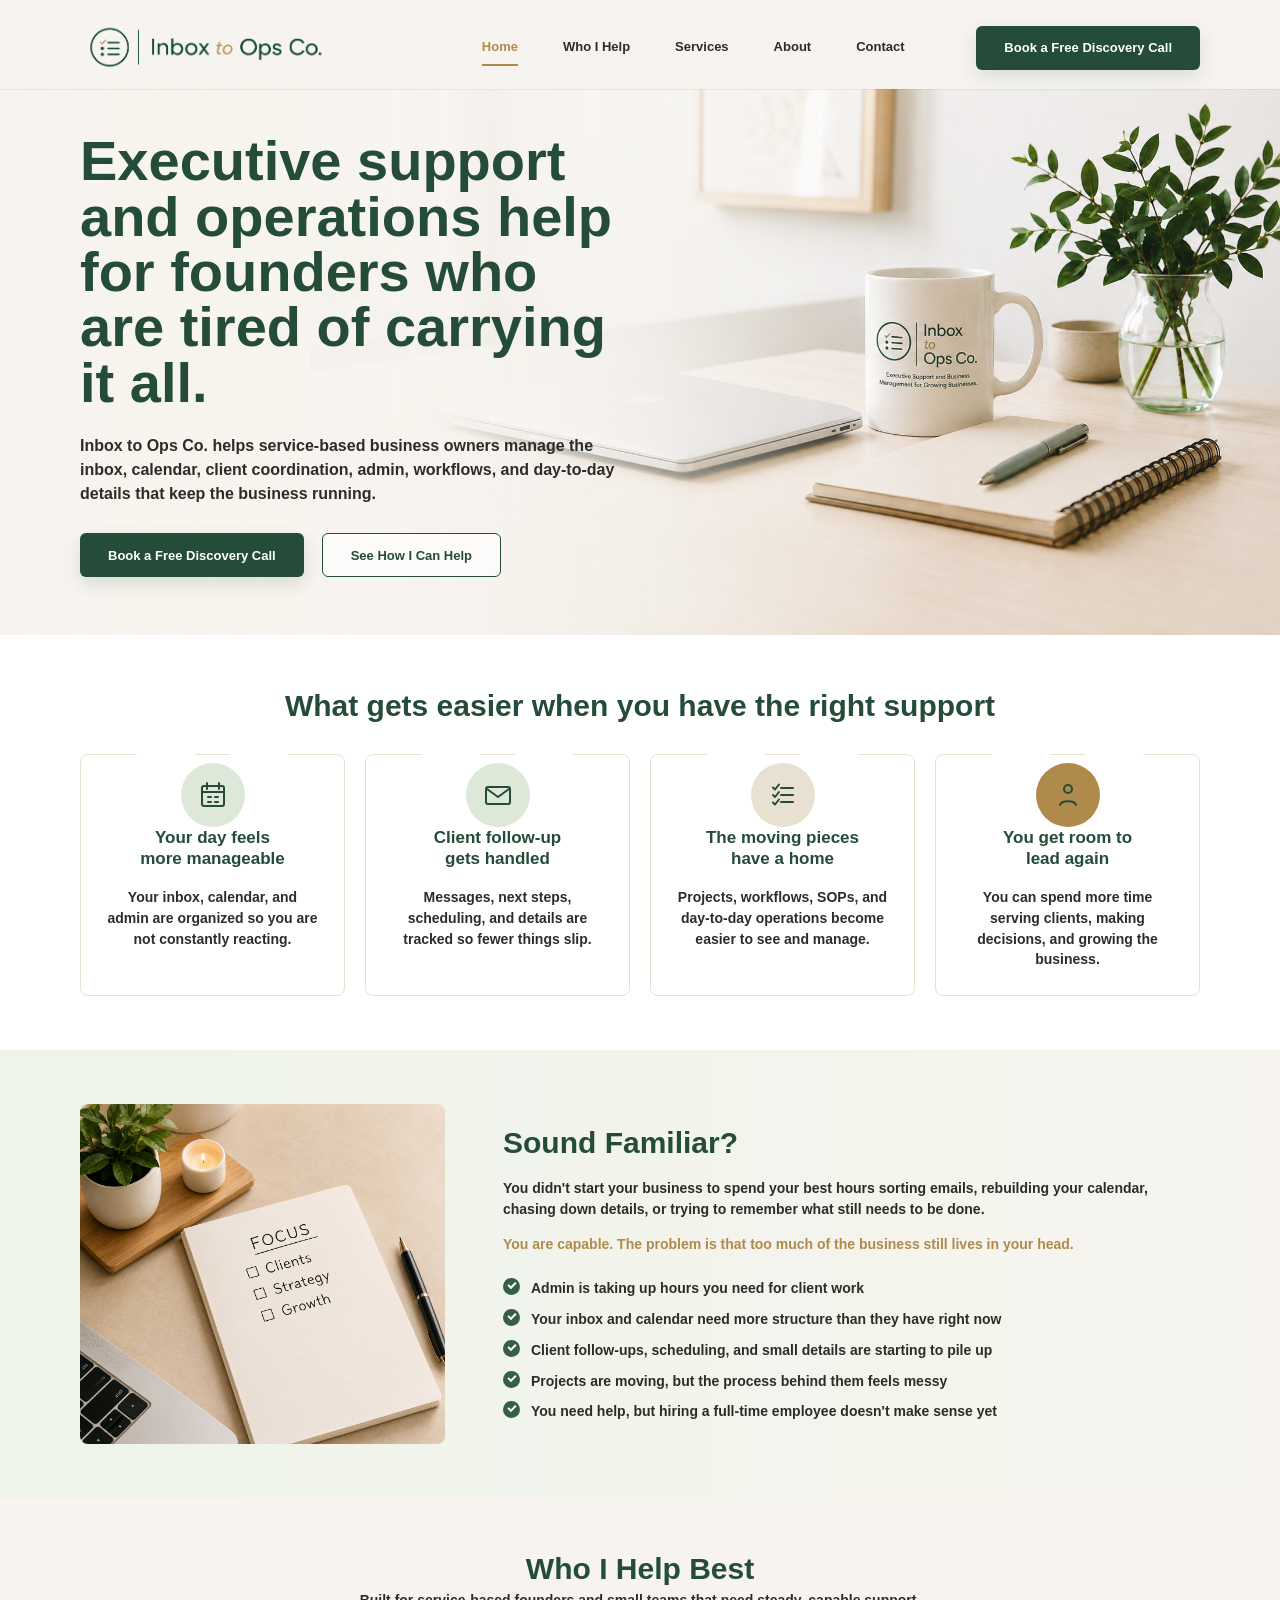
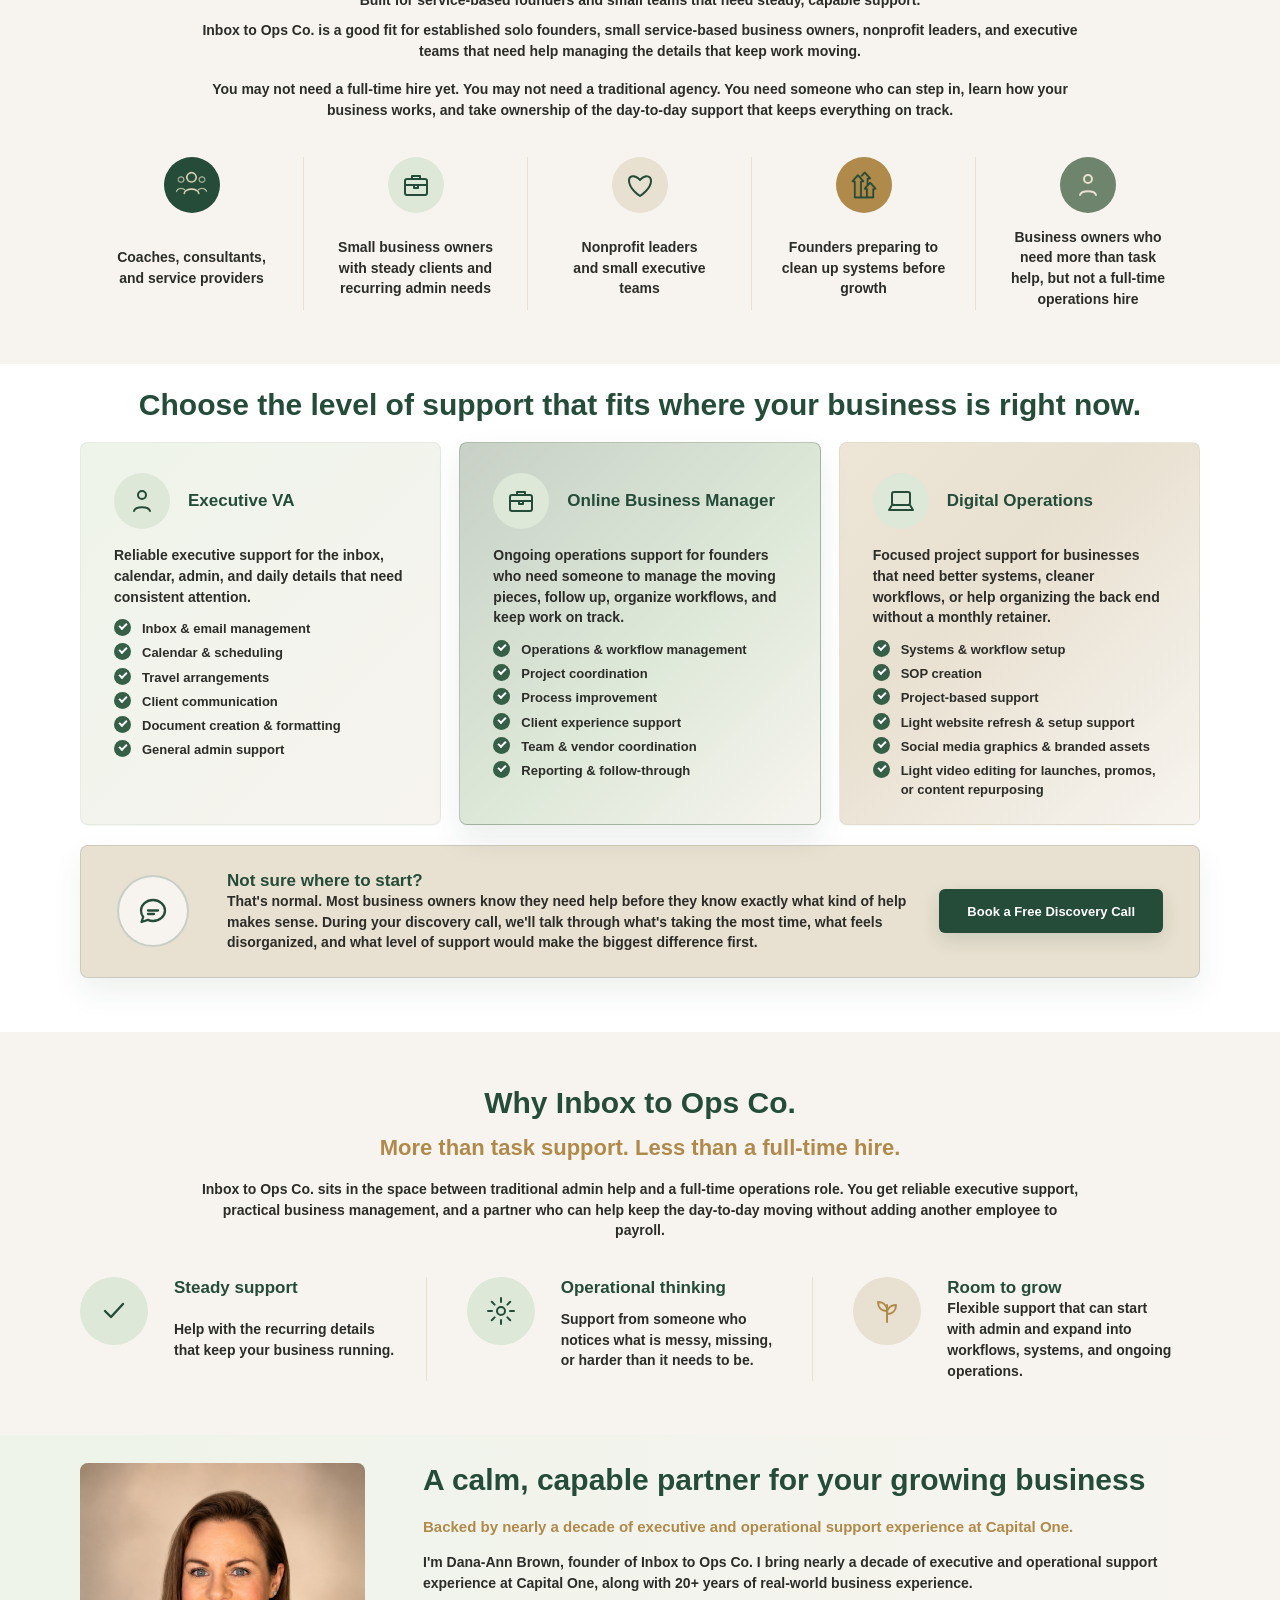
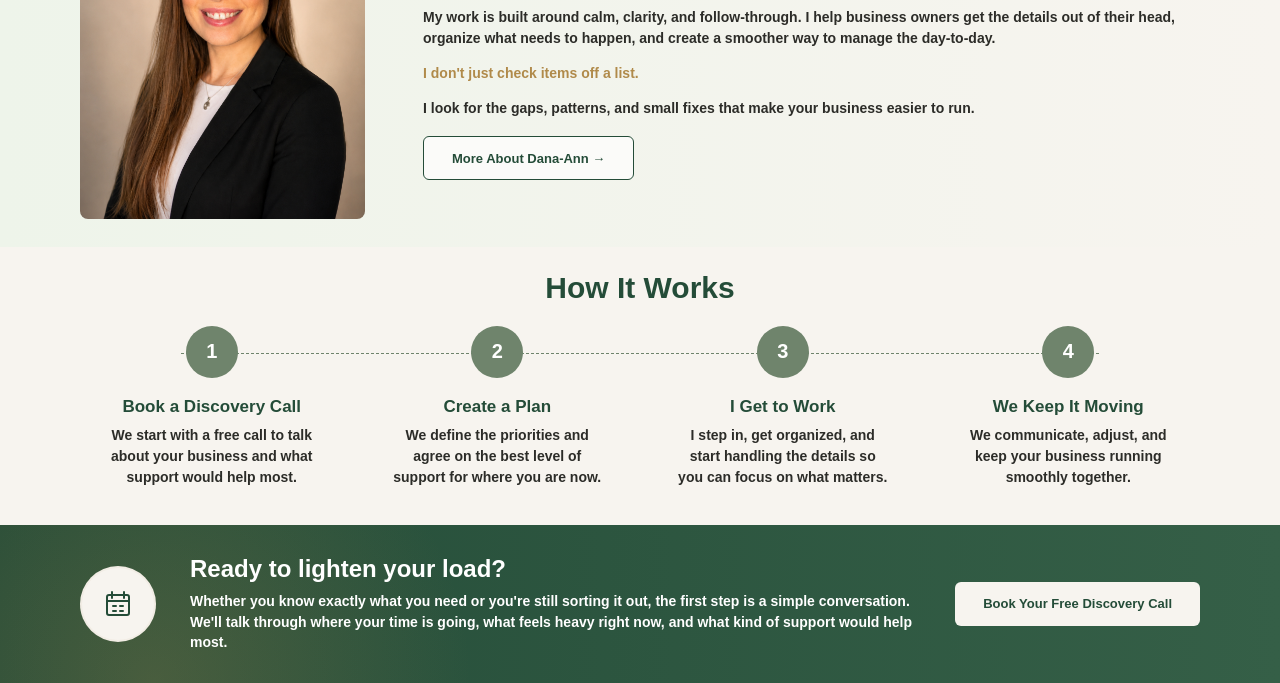
==== index.html @ 52dbd48b "Publish initial website" ====
<!doctype html>
<html lang="en">
  <head>
    <meta charset="utf-8">
    <meta name="viewport" content="width=device-width, initial-scale=1">
    <title>Inbox to Ops Co.</title>
    <link rel="stylesheet" href="styles.css">
  </head>
  <body>
    <header class="site-header">
      <a class="brand" href="#home" aria-label="Inbox to Ops Co. home">
        <img src="assets/itoco-logo-banner.png" alt="Inbox to Ops Co.">
      </a>
      <nav class="nav" aria-label="Primary navigation">
        <a class="active" href="#home">Home</a>
        <a href="#who">Who I Help</a>
        <a href="#services">Services</a>
        <a href="about.html">About</a>
        <a href="contact.html">Contact</a>
      </nav>
      <a class="button button-dark" href="#book">Book a Free Discovery Call</a>
    </header>

    <main>
      <section class="hero" id="home">
        <div class="hero-copy">
          <h1>Executive support and operations help for founders who are tired of carrying it all.</h1>
          <p>Inbox to Ops Co. helps service-based business owners manage the inbox, calendar, client coordination, admin, workflows, and day-to-day details that keep the business running.</p>
          <div class="hero-actions">
            <a class="button button-dark" href="#book">Book a Free Discovery Call</a>
            <a class="button button-light" href="#services">See How I Can Help</a>
          </div>
        </div>
        <div class="hero-image" aria-label="Desk with Inbox to Ops Co. mug, laptop, notebook, and plant"></div>
      </section>

      <section class="section support-strip">
        <h2>What gets easier when you have the right support</h2>
        <div class="ease-grid">
          <article class="ease-card">
            <div class="icon circle-green calendar-icon" aria-hidden="true"></div>
            <h3>Your day feels<br>more manageable</h3>
            <p>Your inbox, calendar, and admin are organized so you are not constantly reacting.</p>
          </article>
          <article class="ease-card">
            <div class="icon circle-sage mail-icon" aria-hidden="true"></div>
            <h3>Client follow-up<br>gets handled</h3>
            <p>Messages, next steps, scheduling, and details are tracked so fewer things slip.</p>
          </article>
          <article class="ease-card">
            <div class="icon circle-cream checklist-icon" aria-hidden="true"></div>
            <h3>The moving pieces<br>have a home</h3>
            <p>Projects, workflows, SOPs, and day-to-day operations become easier to see and manage.</p>
          </article>
          <article class="ease-card">
            <div class="icon circle-gold person-icon" aria-hidden="true"></div>
            <h3>You get room to<br>lead again</h3>
            <p>You can spend more time serving clients, making decisions, and growing the business.</p>
          </article>
        </div>
      </section>

      <section class="section familiar">
        <div class="image-frame">
          <img src="assets/focus-notebook.png" alt="Notebook with focus list beside a plant and candle">
        </div>
        <div class="text-block">
          <h2>Sound Familiar?</h2>
          <p>You didn't start your business to spend your best hours sorting emails, rebuilding your calendar, chasing down details, or trying to remember what still needs to be done.</p>
          <p class="accent">You are capable. The problem is that too much of the business still lives in your head.</p>
          <ul class="check-list">
            <li>Admin is taking up hours you need for client work</li>
            <li>Your inbox and calendar need more structure than they have right now</li>
            <li>Client follow-ups, scheduling, and small details are starting to pile up</li>
            <li>Projects are moving, but the process behind them feels messy</li>
            <li>You need help, but hiring a full-time employee doesn't make sense yet</li>
          </ul>
        </div>
      </section>

      <section class="section who" id="who">
        <h2>Who I Help Best</h2>
        <p class="section-kicker">Built for service-based founders and small teams that need steady, capable support.</p>
        <p class="section-copy">Inbox to Ops Co. is a good fit for established solo founders, small service-based business owners, nonprofit leaders, and executive teams that need help managing the details that keep work moving.</p>
        <p class="section-copy section-copy-extra">You may not need a full-time hire yet. You may not need a traditional agency. You need someone who can step in, learn how your business works, and take ownership of the day-to-day support that keeps everything on track.</p>
        <div class="audience-grid">
          <div class="audience-item">
            <div class="mini-icon group-icon" aria-hidden="true"></div>
            <p>Coaches, consultants,<br>and service providers</p>
          </div>
          <div class="audience-item">
            <div class="mini-icon briefcase-icon" aria-hidden="true"></div>
            <p>Small business owners<br>with steady clients and<br>recurring admin needs</p>
          </div>
          <div class="audience-item">
            <div class="mini-icon heart-icon" aria-hidden="true"></div>
            <p>Nonprofit leaders<br>and small executive<br>teams</p>
          </div>
          <div class="audience-item">
            <div class="mini-icon growth-icon" aria-hidden="true"></div>
            <p>Founders preparing to<br>clean up systems before<br>growth</p>
          </div>
          <div class="audience-item">
            <div class="mini-icon person-icon" aria-hidden="true"></div>
            <p>Business owners who<br>need more than task<br>help, but not a full-time<br>operations hire</p>
          </div>
        </div>
      </section>

      <section class="section services" id="services">
        <h2>Choose the level of support that fits where your business is right now.</h2>
        <div class="service-grid">
          <article class="service-card">
            <div class="service-head">
              <div class="mini-icon person-icon" aria-hidden="true"></div>
              <h3>Executive VA</h3>
            </div>
            <p>Reliable executive support for the inbox, calendar, admin, and daily details that need consistent attention.</p>
            <ul class="check-list compact">
              <li>Inbox &amp; email management</li>
              <li>Calendar &amp; scheduling</li>
              <li>Travel arrangements</li>
              <li>Client communication</li>
              <li>Document creation &amp; formatting</li>
              <li>General admin support</li>
            </ul>
          </article>
          <article class="service-card">
            <div class="service-head">
              <div class="mini-icon briefcase-icon" aria-hidden="true"></div>
              <h3>Online Business Manager</h3>
            </div>
            <p>Ongoing operations support for founders who need someone to manage the moving pieces, follow up, organize workflows, and keep work on track.</p>
            <ul class="check-list compact">
              <li>Operations &amp; workflow management</li>
              <li>Project coordination</li>
              <li>Process improvement</li>
              <li>Client experience support</li>
              <li>Team &amp; vendor coordination</li>
              <li>Reporting &amp; follow-through</li>
            </ul>
          </article>
          <article class="service-card warm">
            <div class="service-head">
              <div class="mini-icon laptop-icon" aria-hidden="true"></div>
              <h3>Digital Operations</h3>
            </div>
            <p>Focused project support for businesses that need better systems, cleaner workflows, or help organizing the back end without a monthly retainer.</p>
            <ul class="check-list compact">
              <li>Systems &amp; workflow setup</li>
              <li>SOP creation</li>
              <li>Project-based support</li>
              <li>Light website refresh &amp; setup support</li>
              <li>Social media graphics &amp; branded assets</li>
              <li>Light video editing for launches, promos, or content repurposing</li>
            </ul>
          </article>
        </div>
        <aside class="not-sure">
          <div class="chat-icon" aria-hidden="true"></div>
          <div>
            <h3>Not sure where to start?</h3>
            <p>That's normal. Most business owners know they need help before they know exactly what kind of help makes sense. During your discovery call, we'll talk through what's taking the most time, what feels disorganized, and what level of support would make the biggest difference first.</p>
          </div>
          <a class="button button-dark" href="#book">Book a Free Discovery Call</a>
        </aside>
      </section>

      <section class="section why">
        <h2>Why Inbox to Ops Co.</h2>
        <p class="gold-line">More than task support. Less than a full-time hire.</p>
        <p class="section-copy why-copy">Inbox to Ops Co. sits in the space between traditional admin help and a full-time operations role. You get reliable executive support, practical business management, and a partner who can help keep the day-to-day moving without adding another employee to payroll.</p>
        <div class="why-grid">
          <article>
            <div class="large-icon checkmark-icon" aria-hidden="true"></div>
            <h3>Steady support</h3>
            <p>Help with the recurring details that keep your business running.</p>
          </article>
          <article>
            <div class="large-icon gear-icon" aria-hidden="true"></div>
            <h3>Operational thinking</h3>
            <p>Support from someone who notices what is messy, missing, or harder than it needs to be.</p>
          </article>
          <article>
            <div class="large-icon sprout-icon" aria-hidden="true"></div>
            <h3>Room to grow</h3>
            <p>Flexible support that can start with admin and expand into workflows, systems, and ongoing operations.</p>
          </article>
        </div>
      </section>

      <section class="section founder" id="about">
        <div class="founder-photo">
          <img src="assets/dana-brown.png" alt="Dana Brown portrait">
        </div>
        <div class="text-block">
          <h2>A calm, capable partner for your growing business</h2>
          <p class="credibility-line">Backed by nearly a decade of executive and operational support experience at Capital One.</p>
          <p>I'm Dana-Ann Brown, founder of Inbox to Ops Co. I bring nearly a decade of executive and operational support experience at Capital One, along with 20+ years of real-world business experience.</p>
          <p>My work is built around calm, clarity, and follow-through. I help business owners get the details out of their head, organize what needs to happen, and create a smoother way to manage the day-to-day.</p>
          <p class="accent">I don't just check items off a list.</p>
          <p>I look for the gaps, patterns, and small fixes that make your business easier to run.</p>
          <a class="button button-outline" href="about.html">More About Dana-Ann &rarr;</a>
        </div>
      </section>

      <section class="section process">
        <h2>How It Works</h2>
        <div class="steps">
          <article>
            <span>1</span>
            <h3>Book a Discovery Call</h3>
            <p>We start with a free call to talk about your business and what support would help most.</p>
          </article>
          <article>
            <span>2</span>
            <h3>Create a Plan</h3>
            <p>We define the priorities and agree on the best level of support for where you are now.</p>
          </article>
          <article>
            <span>3</span>
            <h3>I Get to Work</h3>
            <p>I step in, get organized, and start handling the details so you can focus on what matters.</p>
          </article>
          <article>
            <span>4</span>
            <h3>We Keep It Moving</h3>
            <p>We communicate, adjust, and keep your business running smoothly together.</p>
          </article>
        </div>
      </section>
    </main>

    <footer class="footer-cta" id="book">
      <div class="footer-icon calendar-icon" aria-hidden="true"></div>
      <div>
        <h2>Ready to lighten your load?</h2>
        <p>Whether you know exactly what you need or you're still sorting it out, the first step is a simple conversation. We'll talk through where your time is going, what feels heavy right now, and what kind of support would help most.</p>
      </div>
      <a class="button button-cream" href="mailto:hello@inboxtoops.co">Book Your Free Discovery Call</a>
    </footer>
    <script>
      const header = document.querySelector(".site-header");
      const navLinks = Array.from(document.querySelectorAll(".nav a[href^='#']"));
      const navTargets = navLinks
        .map((link) => {
          const target = document.querySelector(link.getAttribute("href"));
          return target ? { link, target } : null;
        })
        .filter(Boolean);

      const updateHeaderSize = () => {
        header.classList.toggle("is-scrolled", window.scrollY > 24);
      };

      const updateActiveNav = () => {
        const headerOffset = header.offsetHeight + 40;
        const current = navTargets.reduce((active, item) => {
          const top = item.target.getBoundingClientRect().top - headerOffset;
          return top <= 0 ? item : active;
        }, navTargets[0]);

        navLinks.forEach((link) => {
          link.classList.toggle("active", Boolean(current && link === current.link));
        });
      };

      const updateHeaderAndNav = () => {
        updateHeaderSize();
        updateActiveNav();
      };

      updateHeaderAndNav();
      window.addEventListener("scroll", updateHeaderAndNav, { passive: true });
      window.addEventListener("hashchange", updateActiveNav);
    </script>
  </body>
</html>
---- styles.css ----
:root {
  --forest: #244C38;
  --forest-soft: #355F47;
  --green: var(--forest);
  --green-2: var(--forest-soft);
  --sage: #6F846C;
  --sage-light: #DDE8D8;
  --pale-sage: #EEF4EA;
  --sage-pale: var(--pale-sage);
  --cream: #F7F4EF;
  --warm: #E8E0D0;
  --warm-tan: var(--warm);
  --gold: #B08A4A;
  --ink: #2C2C28;
  --charcoal: var(--ink);
  --muted: #6B6B5F;
  --line: #E8E0D0;
  --white: #FFFFFF;
  --shadow: 0 14px 34px rgba(44, 44, 40, .08);
}

* {
  box-sizing: border-box;
}

html {
  scroll-behavior: smooth;
}

body {
  margin: 0;
  background: var(--cream);
  color: var(--ink);
  font-family: Avenir, "Avenir Next", "Trebuchet MS", Arial, sans-serif;
  font-size: 16px;
  line-height: 1.48;
}

a {
  color: inherit;
  text-decoration: none;
}

img {
  display: block;
  width: 100%;
}

.site-header {
  position: sticky;
  top: 0;
  z-index: 20;
  display: grid;
  grid-template-columns: 330px 1fr auto;
  align-items: center;
  gap: 28px;
  width: 100%;
  margin: 0;
  padding: 24px max(36px, calc((100vw - 1120px) / 2)) 18px;
  background: rgba(247, 244, 239, .96);
  box-shadow: 0 1px 0 rgba(36, 76, 56, .08);
  backdrop-filter: blur(10px);
  transition: padding .22s ease, box-shadow .22s ease, background .22s ease;
}

.site-header.is-scrolled {
  padding-top: 12px;
  padding-bottom: 10px;
  background: rgba(247, 244, 239, .98);
  box-shadow: 0 7px 22px rgba(36, 76, 56, .1);
}

.brand {
  display: flex;
  align-items: center;
  color: var(--green);
}

.brand img {
  width: 250px;
  max-width: 100%;
  height: auto;
  transition: width .22s ease;
}

.site-header.is-scrolled .brand img {
  width: 210px;
}

.nav {
  display: flex;
  justify-content: center;
  gap: 45px;
  font-size: 13px;
  font-weight: 800;
}

.nav a,
.nav-placeholder {
  border-bottom: 2px solid transparent;
  padding: 8px 0;
  transition: padding .22s ease, color .18s ease, border-color .18s ease;
}

.site-header.is-scrolled .nav a,
.site-header.is-scrolled .nav-placeholder {
  padding: 5px 0;
}

.nav-placeholder {
  cursor: default;
}

.nav .active {
  color: var(--gold);
  border-bottom-color: var(--gold);
}

.button {
  display: inline-flex;
  align-items: center;
  justify-content: center;
  min-height: 44px;
  padding: 0 28px;
  border-radius: 6px;
  font-size: 13px;
  font-weight: 800;
  white-space: nowrap;
  transition: min-height .22s ease, padding .22s ease, box-shadow .22s ease;
}

.site-header.is-scrolled > .button {
  min-height: 38px;
  padding: 0 22px;
}

.button-dark {
  background: var(--green);
  color: var(--white);
  box-shadow: 0 7px 18px rgba(36, 76, 56, .14);
}

.button-light,
.button-outline {
  border: 1.5px solid var(--green);
  color: var(--green);
  background: rgba(255, 255, 255, .7);
}

.button-cream {
  background: var(--cream);
  color: var(--green);
}

.hero {
  display: grid;
  grid-template-columns: minmax(360px, 43%) 1fr;
  align-items: center;
  min-height: 435px;
  background:
    linear-gradient(90deg, rgba(247, 244, 239, .98) 0%, rgba(247, 244, 239, .94) 36%, rgba(247, 244, 239, .62) 52%, rgba(247, 244, 239, .08) 72%),
    url("assets/hero-desk-wide.png") right center / auto 100% no-repeat;
}

.hero-copy {
  width: min(560px, calc(100vw - 72px));
  margin-left: max(36px, calc((100vw - 1120px) / 2));
  padding: 44px 0 58px;
}

.hero h1 {
  margin: 0 0 24px;
  max-width: 540px;
  color: var(--green);
  font-size: clamp(38px, 4.7vw, 56px);
  font-weight: 800;
  line-height: .99;
}

.hero p {
  max-width: 540px;
  margin: 0 0 28px;
  color: var(--ink);
  font-size: 16px;
  font-weight: 700;
}

.hero-actions {
  display: flex;
  flex-wrap: wrap;
  gap: 18px;
}

.hero-image {
  min-height: 430px;
}

.section {
  padding: 54px max(36px, calc((100vw - 1120px) / 2));
  scroll-margin-top: 92px;
}

.hero {
  scroll-margin-top: 92px;
}

.section h2 {
  margin: 0 0 20px;
  color: var(--green);
  font-size: 30px;
  font-weight: 800;
  line-height: 1.15;
  text-align: center;
}

.support-strip {
  background: var(--white);
}

.ease-grid {
  display: grid;
  grid-template-columns: repeat(4, 1fr);
  gap: 20px;
  margin-top: 30px;
}

.ease-card {
  position: relative;
  min-height: 210px;
  padding: 72px 25px 25px;
  border: 1px solid var(--line);
  border-radius: 8px;
  background: var(--white);
  text-align: center;
}

.ease-card::before,
.ease-card::after {
  position: absolute;
  top: -1px;
  width: 58px;
  height: 1px;
  background: var(--white);
  content: "";
}

.ease-card::before { left: 56px; }
.ease-card::after { right: 56px; }

.ease-card h3,
.service-card h3,
.not-sure h3,
.why h3,
.steps h3 {
  margin: 0;
  color: var(--green);
  font-size: 17px;
  font-weight: 800;
  line-height: 1.25;
}

.ease-card p,
.service-card p,
.not-sure p,
.why p,
.steps p,
.text-block p,
.section-copy,
.section-kicker,
.audience-item p {
  margin: 0;
  color: var(--ink);
  font-size: 14px;
  font-weight: 650;
}

.ease-card p {
  margin-top: 18px;
}

.icon,
.mini-icon,
.large-icon,
.chat-icon,
.footer-icon {
  display: grid;
  place-items: center;
  border-radius: 50%;
}

.icon {
  position: absolute;
  top: 8px;
  left: 50%;
  width: 64px;
  height: 64px;
  transform: translateX(-50%);
}

.circle-green,
.mini-icon:nth-child(n) {
  background: var(--sage-light);
}

.circle-sage { background: var(--sage-light); }
.circle-cream { background: var(--warm); }
.circle-gold { background: var(--gold); }

.icon::before,
.mini-icon::before,
.large-icon::before,
.chat-icon::before,
.footer-icon::before {
  width: 32px;
  height: 32px;
  background: var(--icon) center / contain no-repeat;
  content: "";
}

.calendar-icon { --icon: url("data:image/svg+xml,%3Csvg xmlns='http://www.w3.org/2000/svg' width='32' height='32' fill='none' stroke='%23244C38' stroke-width='2' stroke-linecap='round' stroke-linejoin='round'%3E%3Crect x='5' y='7' width='22' height='20' rx='2'/%3E%3Cpath d='M10 4v6M22 4v6M5 13h22M11 18h3M18 18h3M11 23h3M18 23h3'/%3E%3C/svg%3E"); }
.mail-icon { --icon: url("data:image/svg+xml,%3Csvg xmlns='http://www.w3.org/2000/svg' width='32' height='32' fill='none' stroke='%23244C38' stroke-width='2' stroke-linecap='round' stroke-linejoin='round'%3E%3Crect x='4' y='8' width='24' height='17' rx='2'/%3E%3Cpath d='m5 10 11 8 11-8'/%3E%3C/svg%3E"); }
.checklist-icon { --icon: url("data:image/svg+xml,%3Csvg xmlns='http://www.w3.org/2000/svg' width='32' height='32' fill='none' stroke='%23244C38' stroke-width='2' stroke-linecap='round' stroke-linejoin='round'%3E%3Cpath d='M14 9h12M14 16h12M14 23h12M6 8.5l2 2 4-5M6 16l2 2 4-5M6 23.5l2 2 4-5'/%3E%3C/svg%3E"); }
.person-icon { --icon: url("data:image/svg+xml,%3Csvg xmlns='http://www.w3.org/2000/svg' width='32' height='32' fill='none' stroke='%23244C38' stroke-width='2' stroke-linecap='round' stroke-linejoin='round'%3E%3Ccircle cx='16' cy='10' r='4'/%3E%3Cpath d='M8 26c1.5-5 14.5-5 16 0'/%3E%3C/svg%3E"); }
.group-icon { --icon: none; }

.audience-item:first-child .group-icon {
  background: var(--forest);
}

.group-icon::before {
  display: block;
  width: 37px;
  height: 37px;
  background: url("assets/service-provider-people-icon-v2-display.png") center / contain no-repeat;
  filter: brightness(0) saturate(100%) invert(92%) sepia(15%) saturate(337%) hue-rotate(358deg) brightness(97%) contrast(90%);
}
.briefcase-icon { --icon: url("data:image/svg+xml,%3Csvg xmlns='http://www.w3.org/2000/svg' width='32' height='32' fill='none' stroke='%23244C38' stroke-width='2' stroke-linecap='round' stroke-linejoin='round'%3E%3Crect x='5' y='10' width='22' height='16' rx='2'/%3E%3Cpath d='M12 10V7h8v3M5 16h22M14 16v3h4v-3'/%3E%3C/svg%3E"); }
.heart-icon { --icon: url("data:image/svg+xml,%3Csvg xmlns='http://www.w3.org/2000/svg' width='32' height='32' fill='none' stroke='%23244C38' stroke-width='2' stroke-linecap='round' stroke-linejoin='round'%3E%3Cpath d='M16 27S5 20 5 11.5C5 7 10.5 5 16 11c5.5-6 11-4 11 1 0 8-11 15-11 15Z'/%3E%3C/svg%3E"); }
.growth-icon { --icon: url("assets/growth-arrows-icon.png"); }

.growth-icon::before {
  width: 34px;
  height: 34px;
}
.laptop-icon { --icon: url("data:image/svg+xml,%3Csvg xmlns='http://www.w3.org/2000/svg' width='32' height='32' fill='none' stroke='%23244C38' stroke-width='2' stroke-linecap='round' stroke-linejoin='round'%3E%3Crect x='7' y='7' width='18' height='13' rx='2'/%3E%3Cpath d='M4 25h24l-3-5H7l-3 5Z'/%3E%3C/svg%3E"); }
.checkmark-icon { --icon: url("data:image/svg+xml,%3Csvg xmlns='http://www.w3.org/2000/svg' width='32' height='32' fill='none' stroke='%23244C38' stroke-width='2.4' stroke-linecap='round' stroke-linejoin='round'%3E%3Cpath d='m7 16 6 6L25 9'/%3E%3C/svg%3E"); }
.gear-icon { --icon: url("data:image/svg+xml,%3Csvg xmlns='http://www.w3.org/2000/svg' width='32' height='32' fill='none' stroke='%23244C38' stroke-width='2' stroke-linecap='round' stroke-linejoin='round'%3E%3Ccircle cx='16' cy='16' r='4'/%3E%3Cpath d='M16 3v4M16 25v4M3 16h4M25 16h4M6.8 6.8l2.8 2.8M22.4 22.4l2.8 2.8M25.2 6.8l-2.8 2.8M9.6 22.4l-2.8 2.8'/%3E%3C/svg%3E"); }
.sprout-icon { --icon: url("data:image/svg+xml,%3Csvg xmlns='http://www.w3.org/2000/svg' width='32' height='32' fill='none' stroke='%23B08A4A' stroke-width='2' stroke-linecap='round' stroke-linejoin='round'%3E%3Cpath d='M16 27V10M16 16c-6 0-9-4-9-9 6 0 9 4 9 9ZM16 19c6 0 9-4 9-9-6 0-9 4-9 9Z'/%3E%3C/svg%3E"); }
.balance-icon { --icon: url("data:image/svg+xml,%3Csvg xmlns='http://www.w3.org/2000/svg' width='32' height='32' fill='none' stroke='%23B08A4A' stroke-width='2' stroke-linecap='round' stroke-linejoin='round'%3E%3Cpath d='M16 5v22M9 8h14M10 8 5 18h10L10 8ZM22 8l-5 10h10L22 8ZM7 23h18M12 27h8'/%3E%3C/svg%3E"); }
.puzzle-icon { --icon: url("data:image/svg+xml,%3Csvg xmlns='http://www.w3.org/2000/svg' width='32' height='32' fill='none' stroke='%23244C38' stroke-width='2' stroke-linecap='round' stroke-linejoin='round'%3E%3Cpath d='M12 4h6a3 3 0 1 0 4 0h6v8a3 3 0 1 1 0 6v8h-8a3 3 0 1 0-6 0H6v-7a3 3 0 1 1 0-6V4h6Z'/%3E%3C/svg%3E"); }

.familiar,
.founder {
  display: grid;
  grid-template-columns: 365px 1fr;
  gap: 58px;
  align-items: center;
  background: linear-gradient(90deg, var(--sage-pale), var(--cream));
}

.image-frame,
.founder-photo {
  overflow: hidden;
  border-radius: 8px;
}

.image-frame img {
  aspect-ratio: 1 / .93;
  object-fit: cover;
}

.text-block h2 {
  margin-bottom: 18px;
  text-align: left;
}

.text-block p + p {
  margin-top: 14px;
}

.credibility-line {
  color: var(--gold) !important;
  font-size: 15px !important;
  font-weight: 800 !important;
}

.accent,
.gold-line {
  color: var(--gold) !important;
  font-weight: 800 !important;
}

.check-list {
  display: grid;
  gap: 10px;
  margin: 24px 0 0;
  padding: 0;
  list-style: none;
}

.check-list li {
  position: relative;
  padding-left: 28px;
  color: var(--ink);
  font-size: 14px;
  font-weight: 700;
}

.check-list li::before {
  position: absolute;
  top: 0;
  left: 0;
  display: grid;
  place-items: center;
  width: 17px;
  height: 17px;
  border-radius: 50%;
  background: var(--green-2);
  content: "";
}

.check-list li::after {
  position: absolute;
  top: 4px;
  left: 5px;
  width: 6px;
  height: 3px;
  border-left: 2px solid var(--white);
  border-bottom: 2px solid var(--white);
  content: "";
  transform: rotate(-45deg);
}

.who {
  background: var(--cream);
  text-align: center;
}

.who h2 {
  margin-bottom: 4px;
}

.section-kicker {
  margin-bottom: 9px;
  font-weight: 800;
}

.section-copy {
  max-width: 880px;
  margin: 0 auto;
}

.section-copy-extra {
  margin-top: 18px;
}

.audience-grid {
  display: grid;
  grid-template-columns: repeat(5, 1fr);
  gap: 0;
  margin-top: 36px;
}

.audience-item {
  display: grid;
  justify-items: center;
  gap: 14px;
  min-height: 132px;
  padding: 0 21px;
  border-right: 1px solid var(--line);
}

.audience-item:last-child {
  border-right: 0;
}

.mini-icon {
  width: 56px;
  height: 56px;
  background: var(--sage-light);
}

.audience-item:nth-child(3) .mini-icon {
  background: var(--warm);
}

.audience-item:nth-child(5) .mini-icon {
  background: var(--sage);
}

.audience-item:nth-child(5) .person-icon {
  --icon: url("data:image/svg+xml,%3Csvg xmlns='http://www.w3.org/2000/svg' width='32' height='32' fill='none' stroke='%23E8E0D0' stroke-width='2' stroke-linecap='round' stroke-linejoin='round'%3E%3Ccircle cx='16' cy='10' r='4'/%3E%3Cpath d='M8 26c1.5-5 14.5-5 16 0'/%3E%3C/svg%3E");
}

.audience-item:nth-child(4) .mini-icon {
  background: var(--gold);
}

.services {
  background: var(--white);
  padding-top: 24px;
}

.service-grid {
  display: grid;
  grid-template-columns: repeat(3, 1fr);
  gap: 18px;
}

.service-card {
  min-height: 320px;
  padding: 30px 33px 24px;
  border-radius: 8px;
  box-shadow: 0 1px 0 rgba(36, 76, 56, .04);
  border: 1px solid rgba(36, 76, 56, .06);
}

.service-card:nth-child(1) {
  background: linear-gradient(135deg, var(--pale-sage), var(--cream));
}

.service-card:nth-child(2) {
  background: linear-gradient(135deg, rgba(111, 132, 108, .38) 0%, var(--sage-light) 54%, var(--cream) 100%);
  border: 1px solid rgba(111, 132, 108, .42);
  box-shadow: 0 14px 30px rgba(36, 76, 56, .09);
}

.service-card:nth-child(3),
.service-card.warm {
  background: linear-gradient(135deg, rgba(176, 138, 74, .22) 0%, var(--warm) 38%, var(--cream) 100%);
}

.service-head {
  display: flex;
  align-items: center;
  gap: 18px;
  margin-bottom: 16px;
}

.service-card p {
  margin-bottom: 12px;
}

.compact {
  gap: 5px;
  margin-top: 8px;
}

.compact li {
  font-size: 13px;
}

.service-card a {
  display: inline-block;
  margin-top: 16px;
  border-bottom: 1px solid currentColor;
  color: var(--green);
  font-size: 13px;
  font-weight: 800;
}

.not-sure {
  display: grid;
  grid-template-columns: 84px 1fr auto;
  align-items: center;
  gap: 26px;
  margin-top: 20px;
  padding: 24px 36px;
  border-radius: 8px;
  border: 1px solid rgba(36, 76, 56, .14);
  background: var(--warm);
  box-shadow: 0 14px 30px rgba(36, 76, 56, .08);
}

.chat-icon {
  position: relative;
  --icon: url("data:image/svg+xml,%3Csvg xmlns='http://www.w3.org/2000/svg' width='38' height='38' fill='none' stroke='%23244C38' stroke-width='2.3' stroke-linecap='round' stroke-linejoin='round'%3E%3Cpath d='M7 18.5C7 12.7 12.4 8 19 8s12 4.7 12 10.5S25.6 29 19 29c-1.8 0-3.6-.4-5.1-1.1L7.5 30l1.7-5C7.8 23.2 7 21 7 18.5Z'/%3E%3Cpath d='M14 18.5h10M14 22h6'/%3E%3C/svg%3E");
  width: 72px;
  height: 72px;
  border: 2px solid rgba(36, 76, 56, .22);
  background: var(--cream);
}

.chat-icon::before {
  width: 38px;
  height: 38px;
  background: var(--icon) center / contain no-repeat;
  content: "";
}

.why {
  background: var(--cream);
  text-align: center;
}

.why .gold-line {
  margin: -8px 0 14px;
  font-size: 22px;
  font-weight: 800;
}

.why .why-copy {
  width: min(1120px, 100%);
  margin: 0 auto;
  font-size: 14px;
  text-align: center;
}

.why-grid {
  display: grid;
  grid-template-columns: repeat(3, 1fr);
  gap: 40px;
  margin-top: 36px;
  text-align: left;
}

.why-grid article {
  display: grid;
  grid-template-columns: 76px 1fr;
  column-gap: 18px;
  align-items: start;
  padding-right: 24px;
  border-right: 1px solid var(--line);
}

.why-grid article:last-child {
  border-right: 0;
}

.large-icon {
  grid-row: span 2;
  width: 68px;
  height: 68px;
  background: var(--sage-light);
}

.why-grid article:nth-child(2) .large-icon { background: var(--sage-light); }
.why-grid article:nth-child(3) .large-icon { background: var(--warm); }

.founder {
  grid-template-columns: 285px 1fr;
  align-items: start;
  padding-top: 28px;
  padding-bottom: 28px;
}

.founder-photo {
  height: 356px;
}

.founder-photo img {
  height: 100%;
  object-fit: cover;
  object-position: center 12%;
}

.founder .button {
  margin-top: 18px;
}

.process {
  padding-top: 24px;
  padding-bottom: 38px;
  background: var(--cream);
}

.steps {
  position: relative;
  display: grid;
  grid-template-columns: repeat(4, 1fr);
  gap: 22px;
  margin-top: 16px;
  text-align: center;
}

.steps::before {
  position: absolute;
  top: 27px;
  left: 9%;
  right: 9%;
  height: 1px;
  border-top: 1px dashed var(--sage);
  content: "";
}

.steps article {
  position: relative;
  z-index: 1;
  display: grid;
  justify-items: center;
}

.steps span {
  display: grid;
  place-items: center;
  width: 52px;
  height: 52px;
  margin-bottom: 18px;
  border-radius: 50%;
  background: var(--sage);
  color: var(--white);
  font-size: 20px;
  font-weight: 800;
}

.steps h3 {
  margin-bottom: 8px;
}

.steps p {
  max-width: 210px;
}

.footer-cta {
  display: grid;
  grid-template-columns: 78px 1fr auto;
  align-items: center;
  gap: 32px;
  padding: 30px max(48px, calc((100vw - 1120px) / 2));
  background: radial-gradient(circle at 12% 100%, rgba(176, 138, 74, .25), transparent 28%), linear-gradient(90deg, var(--forest), var(--forest-soft));
  color: var(--white);
}

.footer-cta h2 {
  margin: 0 0 8px;
  color: var(--white);
  font-size: 24px;
  line-height: 1.15;
}

.footer-cta p {
  max-width: 760px;
  margin: 0;
  color: var(--white);
  font-size: 14px;
  font-weight: 700;
}

.footer-icon {
  width: 76px;
  height: 76px;
  border: 2px solid rgba(232, 224, 208, .35);
  background: var(--cream);
}

.about-page {
  background: var(--cream);
}

.about-intro {
  padding: 54px max(36px, calc((100vw - 1120px) / 2)) 64px;
}

.about-intro h1 {
  max-width: 1120px;
  margin: 0 0 34px;
  color: var(--forest);
  font-size: clamp(36px, 4.2vw, 54px);
  font-weight: 800;
  line-height: 1.05;
}

.about-grid {
  display: grid;
  grid-template-columns: minmax(0, 1fr) minmax(380px, 1fr);
  gap: 48px;
  align-items: center;
}

.about-grid + .about-grid {
  margin-top: 48px;
}

.about-grid-bottom {
  grid-template-columns: minmax(280px, 360px) minmax(0, 1fr);
  gap: 56px;
  align-items: center;
}

.about-copy {
  max-width: 560px;
}

.about-kicker {
  margin: 0 0 12px;
  color: #B08A4A;
  font-size: 14px;
  font-weight: 800;
  letter-spacing: .04em;
  text-transform: uppercase;
}

.about-copy .about-kicker {
  margin-bottom: 18px;
  color: var(--gold);
}

.about-copy h2 {
  margin: 0 0 20px;
  color: var(--forest);
  font-size: clamp(26px, 2.8vw, 34px);
  font-weight: 800;
  line-height: 1.16;
}

.about-grid-top .about-copy h2 {
  color: var(--ink);
  font-size: 18px;
  line-height: 1.35;
}

.about-copy p {
  margin: 0;
  color: var(--ink);
  font-size: 15px;
  font-weight: 650;
}

.about-copy p + p {
  margin-top: 16px;
}

.about-image {
  overflow: hidden;
  border-radius: 8px;
  box-shadow: 0 12px 26px rgba(44, 44, 40, .12);
}

.about-image img {
  height: 100%;
  object-fit: cover;
}

.about-image-headshot {
  height: 330px;
}

.about-image-headshot img {
  object-position: center 39%;
}

.about-image-broll {
  height: 480px;
}

.about-image-broll img {
  object-position: center center;
}

.section-mark {
  display: block;
  width: 28px;
  height: 2px;
  margin-bottom: 20px;
  background: var(--gold);
}

.about-calm {
  padding: 0 max(36px, calc((100vw - 1200px) / 2)) 70px;
  background: var(--cream);
}

.about-reason {
  display: grid;
  justify-items: center;
  max-width: 100%;
  padding: 42px 54px 44px;
  border: 1px solid rgba(36, 76, 56, .06);
  border-radius: 12px;
  background: rgba(255, 255, 255, .58);
  box-shadow: 0 14px 34px rgba(44, 44, 40, .05);
  text-align: center;
}

.about-reason-icon {
  width: 66px;
  height: 66px;
  margin-bottom: 18px;
  border: 1px solid var(--gold);
  background: var(--cream);
}

.about-reason-icon::before {
  width: 34px;
  height: 34px;
}

.about-reason h2,
.about-section-title {
  margin: 0;
  color: var(--forest);
  font-size: clamp(28px, 3vw, 38px);
  font-weight: 800;
  line-height: 1.15;
  text-align: center;
}

.about-reason-columns {
  display: grid;
  grid-template-columns: minmax(0, 1fr) 1px minmax(0, 1fr);
  gap: 42px;
  width: min(980px, 100%);
  margin-top: 30px;
  text-align: left;
}

.about-reason-divider {
  display: block;
  width: 1px;
  min-height: 100%;
  background: rgba(36, 76, 56, .45);
}

.about-reason-columns p {
  margin: 0;
  color: var(--ink);
  font-size: 17px;
  font-weight: 650;
  line-height: 1.58;
}

.about-reason-columns p + p {
  margin-top: 24px;
}

.about-section-title {
  margin-top: 30px;
  margin-bottom: 22px;
}

.calm-feature {
  display: grid;
  grid-template-columns: minmax(0, .95fr) minmax(360px, .85fr);
  gap: 72px;
  align-items: start;
  margin-top: 30px;
  margin-bottom: 42px;
}

.calm-feature .about-section-title {
  margin-top: 0;
  margin-bottom: 24px;
  font-size: 30px;
  text-align: left;
}

.about-section-copy {
  max-width: 100%;
  margin: 0;
  color: var(--ink);
  text-align: left;
}

.about-section-copy p {
  margin: 0;
  font-size: 17px;
  font-weight: 650;
  line-height: 1.58;
}

.about-section-copy p + p {
  margin-top: 18px;
}

.about-section-copy strong {
  color: var(--forest);
  font-weight: 800;
}

.calm-callout-panel {
  display: grid;
  gap: 34px;
  padding: 46px 56px;
  border-radius: 12px;
  background: var(--sage-light);
  box-shadow: 0 14px 34px rgba(44, 44, 40, .06);
}

.calm-callout {
  display: grid;
  grid-template-columns: 108px 1fr;
  gap: 34px;
  align-items: center;
}

.calm-callout-icon {
  display: grid;
  place-items: center;
  width: 108px;
  height: 108px;
  border: 1px solid rgba(36, 76, 56, .18);
  border-radius: 50%;
  background: rgba(247, 244, 239, .72);
}

.calm-callout-icon::before {
  width: 50px;
  height: 50px;
  background: var(--icon) center / contain no-repeat;
  content: "";
}

.calm-callout p {
  position: relative;
  margin: 0;
  color: var(--forest);
  font-size: clamp(28px, 3vw, 40px);
  font-weight: 300;
  line-height: 1.18;
}

.calm-callout p span {
  position: absolute;
  top: -18px;
  left: -42px;
  color: var(--gold);
  font-size: 70px;
  font-weight: 800;
  line-height: 1;
}

.calm-callout-divider {
  width: 56%;
  height: 2px;
  margin: 0 auto;
  background: var(--gold);
}

.calm-card-grid,
.work-best-grid {
  display: grid;
  grid-template-columns: repeat(4, 1fr);
  gap: 22px;
}

.calm-card,
.work-best-card {
  display: grid;
  justify-items: center;
  align-content: start;
  min-height: 185px;
  padding: 28px 28px 24px;
  border: 1px solid rgba(36, 76, 56, .12);
  border-radius: 8px;
  background: rgba(255, 255, 255, .66);
  box-shadow: 0 8px 24px rgba(44, 44, 40, .04);
  text-align: center;
}

.calm-card h3,
.work-best-card h3 {
  margin: 16px 0 10px;
  color: var(--forest);
  font-size: 21px;
  font-weight: 800;
  line-height: 1.18;
}

.calm-card p,
.work-best-card p {
  margin: 0;
  color: var(--ink);
  font-size: 15px;
  font-weight: 650;
  line-height: 1.48;
}

.calm-card:nth-child(3) .mini-icon,
.work-best-card:nth-child(2) .mini-icon,
.work-best-card:nth-child(4) .mini-icon {
  background: var(--warm);
}

.experience-list {
  position: relative;
  display: grid;
  grid-template-columns: repeat(2, 1fr);
  gap: 0 64px;
  max-width: 1180px;
  margin: 0 auto;
  padding: 42px 44px;
  border: 1px solid rgba(176, 138, 74, .26);
  border-radius: 14px;
  background: rgba(255, 255, 255, .34);
}

.experience-list::before {
  position: absolute;
  top: 38px;
  bottom: 38px;
  left: 50%;
  width: 1px;
  background: rgba(232, 224, 208, .95);
  content: "";
}

.experience-item {
  position: relative;
  min-height: 0;
  padding: 0 8px 0 54px;
  border-radius: 0;
  background: transparent;
  color: var(--ink);
  font-size: 17px;
  font-weight: 650;
  line-height: 1.42;
}

.experience-item:nth-child(n + 3) {
  margin-top: 30px;
}

.experience-item::before {
  position: absolute;
  top: 2px;
  left: 0;
  display: grid;
  place-items: center;
  width: 26px;
  height: 26px;
  border: 2px solid var(--gold);
  border-radius: 50%;
  background: transparent;
  content: "";
}

.experience-item::after {
  position: absolute;
  top: 12px;
  left: 9px;
  width: 9px;
  height: 5px;
  border-left: 2px solid var(--gold);
  border-bottom: 2px solid var(--gold);
  content: "";
  transform: rotate(-45deg);
}

.work-best-grid {
  grid-template-columns: repeat(5, 1fr);
}

.work-best-card {
  min-height: 205px;
  padding: 24px 22px;
}

.work-best-card h3 {
  font-size: 20px;
}

.work-best-card .group-icon::before {
  filter: brightness(0) saturate(100%) invert(23%) sepia(19%) saturate(970%) hue-rotate(95deg) brightness(91%) contrast(88%);
}

.work-best-title {
  margin-top: 54px;
  margin-bottom: 26px;
}

.work-best-feature {
  display: grid;
  grid-template-columns: minmax(0, .95fr) 1px minmax(0, 1fr);
  gap: 44px;
  align-items: start;
  max-width: 1180px;
  margin: 0 auto;
}

.work-best-intro p {
  margin: 0 0 26px;
  color: var(--ink);
  font-size: 18px;
  font-weight: 650;
  line-height: 1.55;
}

.work-best-photo {
  overflow: hidden;
  border-radius: 8px;
  box-shadow: 0 12px 26px rgba(44, 44, 40, .08);
}

.work-best-photo img {
  display: block;
  width: 100%;
  height: 260px;
  object-fit: cover;
  object-position: center center;
}

.work-best-divider {
  width: 1px;
  min-height: 100%;
  background: rgba(232, 224, 208, .95);
}

.work-best-fit h3 {
  margin: 0 0 18px;
  color: var(--forest);
  font-size: 28px;
  font-weight: 800;
  line-height: 1.15;
}

.fit-list {
  display: grid;
  gap: 0;
  margin: 0;
  padding: 0;
  list-style: none;
}

.fit-list li {
  position: relative;
  min-height: 42px;
  padding: 9px 0 9px 42px;
  border-bottom: 1px solid rgba(232, 224, 208, .9);
  color: var(--ink);
  font-size: 17px;
  font-weight: 650;
  line-height: 1.24;
}

.fit-list li::before {
  position: absolute;
  top: 50%;
  left: 0;
  width: 20px;
  height: 20px;
  border: 2px solid var(--gold);
  border-radius: 50%;
  content: "";
  transform: translateY(-50%);
}

.fit-list li::after {
  position: absolute;
  top: 50%;
  left: 7px;
  width: 7px;
  height: 4px;
  border-left: 2px solid var(--gold);
  border-bottom: 2px solid var(--gold);
  content: "";
  transform: translateY(-50%) rotate(-45deg);
}


/* Contact page hero */
.contact-page {
  background: var(--cream);
}

.contact-page .contact-hero {
  background:
   linear-gradient(90deg, rgba(247, 244, 239, .99) 0%, rgba(247, 244, 239, .96) 34%, rgba(247, 244, 239, .78) 48%, rgba(247, 244, 239, .38) 62%, rgba(247, 244, 239, .08) 78%),
    url("assets/contact-hero-desk-lndscp.png") center center / cover no-repeat;
}

.contact-page .contact-hero .about-kicker {
  color: var(--gold);
}

.contact-page .hero-actions {
  display: block;
  max-width: 430px;
  margin-top: 6px;
}

.contact-page .hero-actions h2 {
  margin: 0 0 8px;
  color: var(--forest);
  font-size: 18px;
  font-weight: 800;
  letter-spacing: .06em;
  text-transform: uppercase;
}

.contact-page .hero-actions p {
  margin: 0 0 20px;
}

/* Contact form section */
.contact-section {
  padding: 46px max(36px, calc((100vw - 1120px) / 2)) 70px;
  background: var(--cream);
}

.contact-layout {
  display: grid;
  grid-template-columns: minmax(300px, .85fr) minmax(420px, 1.15fr);
  gap: 38px;
  align-items: stretch;
}

.contact-info-card,
.contact-form-card,
.contact-next-card {
  border: 1px solid rgba(36, 76, 56, .1);
  border-radius: 10px;
  background: rgba(255, 255, 255, .68);
  box-shadow: 0 14px 34px rgba(44, 44, 40, .05);
}

.contact-info-card {
  display: grid;
  align-content: start;
  gap: 34px;
  padding: 44px 40px;
  background: linear-gradient(135deg, rgba(221, 232, 216, .56), rgba(247, 244, 239, .9));
}

.contact-info-card h2,
.contact-form-card h2 {
  margin: 0;
  color: var(--forest);
  font-size: 22px;
  font-weight: 800;
  letter-spacing: .06em;
  text-transform: uppercase;
}

.contact-info-item {
  display: grid;
  grid-template-columns: 74px 1fr;
  gap: 22px;
  align-items: center;
}

.contact-info-icon {
  display: grid;
  place-items: center;
  width: 74px;
  height: 74px;
  border-radius: 50%;
  background: var(--white);
  box-shadow: 0 10px 24px rgba(44, 44, 40, .06);
}

.contact-info-icon::before {
  width: 34px;
  height: 34px;
  background: var(--icon) center / contain no-repeat;
  content: "";
}

.location-icon {
  --icon: url("data:image/svg+xml,%3Csvg xmlns='http://www.w3.org/2000/svg' width='34' height='34' fill='none' stroke='%23244C38' stroke-width='2.2' stroke-linecap='round' stroke-linejoin='round'%3E%3Cpath d='M17 30s10-8.4 10-17A10 10 0 0 0 7 13c0 8.6 10 17 10 17Z'/%3E%3Ccircle cx='17' cy='13' r='3.5'/%3E%3C/svg%3E");
}

.contact-info-item h3 {
  margin: 0 0 5px;
  color: var(--forest);
  font-size: 18px;
  font-weight: 800;
}

.contact-info-item p {
  margin: 0;
  color: var(--ink);
  font-size: 15px;
  font-weight: 650;
  line-height: 1.45;
}

.contact-info-item a {
  color: var(--ink);
  font-weight: 650;
  text-decoration: underline;
  text-underline-offset: 4px;
  text-decoration-thickness: 1px;
}

.contact-info-item a:hover {
  color: var(--gold);
}

.contact-info-button {
  justify-self: start;
  margin-top: 10px;
}

.contact-form-card {
  padding: 40px 42px;
}

.contact-form {
  display: grid;
  gap: 14px;
  margin-top: 24px;
}

.contact-form label {
  color: var(--forest);
  font-size: 15px;
  font-weight: 800;
}

.contact-form label span {
  color: var(--gold);
}

.contact-form input,
.contact-form select,
.contact-form textarea {
  width: 100%;
  min-height: 52px;
  padding: 0 16px;
  border: 1px solid rgba(36, 76, 56, .16);
  border-radius: 7px;
  background: rgba(247, 244, 239, .7);
  color: var(--ink);
  font: inherit;
  font-weight: 400;
}

.contact-form select {
  appearance: auto;
}

.contact-form textarea {
  min-height: 112px;
  padding-top: 15px;
  resize: vertical;
}

.contact-form input::placeholder,
.contact-form textarea::placeholder {
  color: rgba(44, 44, 40, .48);
  font-weight: 400;
}

.contact-form select {
  appearance: auto;
  font-weight: 400;
}

.contact-submit {
  width: 100%;
  border: 0;
  cursor: pointer;
  margin-top: 4px;
}

.contact-safe-note {
  margin: 10px 0 0;
  color: var(--muted);
  font-size: 13px;
  font-weight: 650;
  text-align: center;
}

.contact-next-card {
  margin-top: 34px;
}

.contact-call-note {
  max-width: 360px;
  margin-top: 4px;
  padding-top: 22px;
  border-top: 1px solid rgba(176, 138, 74, .35);
}

.contact-call-note h3 {
  margin: 0 0 8px;
  color: var(--forest);
  font-size: 18px;
  font-weight: 800;
}

.contact-call-note p {
  margin: 0;
  color: var(--ink);
  font-size: 15px;
  font-weight: 550;
  line-height: 1.5;
}

/* What to expect next */
.contact-next-card {
  margin-top: 34px;
  padding: 36px 42px 40px;
  border: 1px solid rgba(36, 76, 56, .08);
  border-radius: 10px;
  background: rgba(255, 255, 255, .58);
  box-shadow: 0 14px 34px rgba(44, 44, 40, .05);
}

.contact-next-card h2 {
  margin: 0 0 30px;
  color: var(--forest);
  font-size: 22px;
  font-weight: 800;
  letter-spacing: .06em;
  text-align: center;
  text-transform: uppercase;
}

.next-steps-grid {
  display: grid;
  grid-template-columns: repeat(3, 1fr);
}

.next-step {
  display: grid;
  justify-items: center;
  padding: 0 42px;
  text-align: center;
}

.next-step + .next-step {
  border-left: 1px solid rgba(176, 138, 74, .45);
}

.next-step-icon {
  display: grid;
  place-items: center;
  width: 74px;
  height: 74px;
  margin-bottom: 24px;
  border-radius: 50%;
  background: var(--sage-light);
}

.next-step-icon::before {
  width: 34px;
  height: 34px;
  background: var(--icon) center / contain no-repeat;
  content: "";
}

.next-step .chat-icon {
  position: static;
  border: 0;
  box-shadow: none;
}

.next-step h3 {
  margin: 0 0 10px;
  color: var(--forest);
  font-size: 18px;
  font-weight: 800;
  line-height: 1.25;
}

.next-step p {
  max-width: 260px;
  margin: 0;
  color: var(--ink);
  font-size: 15px;
  font-weight: 650;
  line-height: 1.45;
}

@media (max-width: 980px) {
  .site-header {
    grid-template-columns: 1fr auto;
  }

  .nav {
    grid-column: 1 / -1;
    grid-row: 2;
    justify-content: flex-start;
    gap: 26px;
  }

  .hero {
    grid-template-columns: 1fr;
    background-position: center top;
    background-size: auto 430px;
  }

  .hero-copy {
    margin: 0 auto;
    padding-top: 470px;
  }

  .hero-image {
    display: none;
  }

  .ease-grid,
  .service-grid,
  .why-grid {
    grid-template-columns: 1fr 1fr;
  }

  .familiar,
  .founder {
    grid-template-columns: 1fr;
  }

  .audience-grid {
    grid-template-columns: repeat(2, 1fr);
    row-gap: 24px;
  }

  .audience-item:nth-child(even) {
    border-right: 0;
  }

  .not-sure,
  .footer-cta {
    grid-template-columns: 1fr;
    justify-items: start;
  }

  .about-grid,
  .about-grid-bottom {
    grid-template-columns: 1fr;
  }

  .about-grid-bottom .about-image {
    order: 2;
  }

  .about-grid-bottom .about-copy {
    order: 1;
  }

  .about-calm {
    padding-right: 28px;
    padding-left: 28px;
  }

  .calm-feature {
    grid-template-columns: 1fr;
    gap: 28px;
  }

  .calm-callout-panel {
    padding: 34px 36px;
  }

  .calm-card-grid,
  .work-best-grid {
    grid-template-columns: repeat(2, 1fr);
  }

  .work-best-feature {
    grid-template-columns: 1fr;
    gap: 28px;
  }

  .work-best-divider {
    width: 100%;
    height: 1px;
    min-height: 0;
  }

  .work-best-photo img {
    height: 240px;
  }

  .experience-list {
    grid-template-columns: 1fr;
    gap: 0;
    padding: 32px 30px;
  }

  .experience-list::before {
    display: none;
  }

  .experience-item:nth-child(n + 2) {
    margin-top: 24px;
  }

  .contact-layout {
  grid-template-columns: 1fr;
}
}


@media (max-width: 680px) {

  .contact-page .contact-hero {
    background:
      linear-gradient(180deg, rgba(247, 244, 239, .12) 0%, rgba(247, 244, 239, .9) 44%, rgba(247, 244, 239, 1) 100%),
      url("assets/contact-hero-desk.jpeg") center top / auto 320px no-repeat;
  }

.site-header {
    grid-template-columns: 1fr;
    padding: 18px;
  }

  .site-header.is-scrolled {
    padding: 12px 18px;
  }

  .site-header.is-scrolled .brand img {
    width: 210px;
  }

  .nav {
    overflow-x: auto;
    padding-bottom: 4px;
  }

  .site-header > .button {
    justify-self: start;
  }

  .hero {
    background-size: auto 320px;
  }

  .hero-copy {
    width: calc(100vw - 36px);
    padding-top: 350px;
  }

  .hero h1 {
    font-size: 36px;
  }

  .section {
    padding-top: 40px;
    padding-bottom: 40px;
    padding-left: 18px;
    padding-right: 18px;
  }

  .ease-grid,
  .service-grid,
  .why-grid,
  .audience-grid,
  .steps {
    grid-template-columns: 1fr;
  }

  .audience-item,
  .why-grid article {
    border-right: 0;
  }

  .why-grid article {
    grid-template-columns: 68px 1fr;
  }

  .steps::before {
    display: none;
  }

  .footer-cta {
    padding: 28px 18px;
  }

  .about-intro {
    padding: 40px 18px;
  }

  .about-intro h1 {
    margin-bottom: 28px;
    font-size: 34px;
  }

  .about-grid {
    gap: 28px;
  }

  .about-grid + .about-grid {
    margin-top: 40px;
  }

  .about-image-headshot,
  .about-image-broll {
    height: 270px;
  }

  .about-calm {
    padding: 0 18px 42px;
  }

  .about-reason {
    padding: 28px 22px;
  }

  .about-reason-columns {
    grid-template-columns: 1fr;
    gap: 22px;
    margin-top: 22px;
  }

  .about-reason-divider {
    width: 100%;
    height: 1px;
    min-height: 0;
  }

  .about-reason-columns p {
    font-size: 15px;
  }

  .about-section-copy {
    margin-bottom: 22px;
    text-align: left;
  }

  .about-section-copy p {
    font-size: 15px;
  }

  .calm-feature {
    margin-top: 24px;
    margin-bottom: 34px;
  }

  .calm-callout-panel {
    gap: 24px;
    padding: 28px 22px;
  }

  .calm-callout {
    grid-template-columns: 76px 1fr;
    gap: 22px;
  }

  .calm-callout-icon {
    width: 76px;
    height: 76px;
  }

  .calm-callout-icon::before {
    width: 38px;
    height: 38px;
  }

  .calm-callout p {
    font-size: 25px;
  }

  .calm-callout p span {
    top: -10px;
    left: -26px;
    font-size: 46px;
  }

  .calm-callout-divider {
    width: 72%;
  }

  .calm-card-grid,
  .work-best-grid {
    grid-template-columns: 1fr;
    gap: 14px;
  }

  .calm-card,
  .work-best-card {
    min-height: 0;
    padding: 24px 20px;
  }

  .work-best-title {
    margin-top: 38px;
  }

  .work-best-intro p,
  .fit-list li {
    font-size: 15px;
  }

  .work-best-photo img {
    height: 210px;
  }

  .experience-item {
    padding-right: 18px;
    font-size: 15px;
  }

  .experience-list {
    padding: 28px 20px;
  }

  .button {
    width: 100%;
    white-space: normal;
    text-align: center;
  }
  .contact-section {
  padding: 34px 18px 48px;
}

.contact-info-card,
.contact-form-card {
  padding: 30px 22px;
}

.contact-info-item {
  grid-template-columns: 58px 1fr;
  gap: 16px;
}

.contact-info-icon {
  width: 58px;
  height: 58px;
}

.contact-info-icon::before {
  width: 28px;
  height: 28px;
}
.contact-next-card {
  padding: 30px 22px;
}

.contact-next-card {
  padding: 30px 0 30px;
  overflow: hidden;
}

.contact-next-card h2 {
  padding: 0 22px;
}

.next-steps-grid {
  display: flex;
  gap: 18px;
  overflow-x: auto;
  scroll-snap-type: x mandatory;
  padding: 0 22px 10px;
  -webkit-overflow-scrolling: touch;
}

.next-step {
  flex: 0 0 82%;
  min-width: 260px;
  padding: 26px 22px;
  border: 1px solid rgba(176, 138, 74, .28);
  border-radius: 10px;
  background: rgba(255, 255, 255, .62);
  scroll-snap-align: center;
}

.next-step + .next-step {
  border-left: 1px solid rgba(176, 138, 74, .28);
  border-top: 0;
}

.next-step-icon {
  margin-bottom: 18px;
}
}
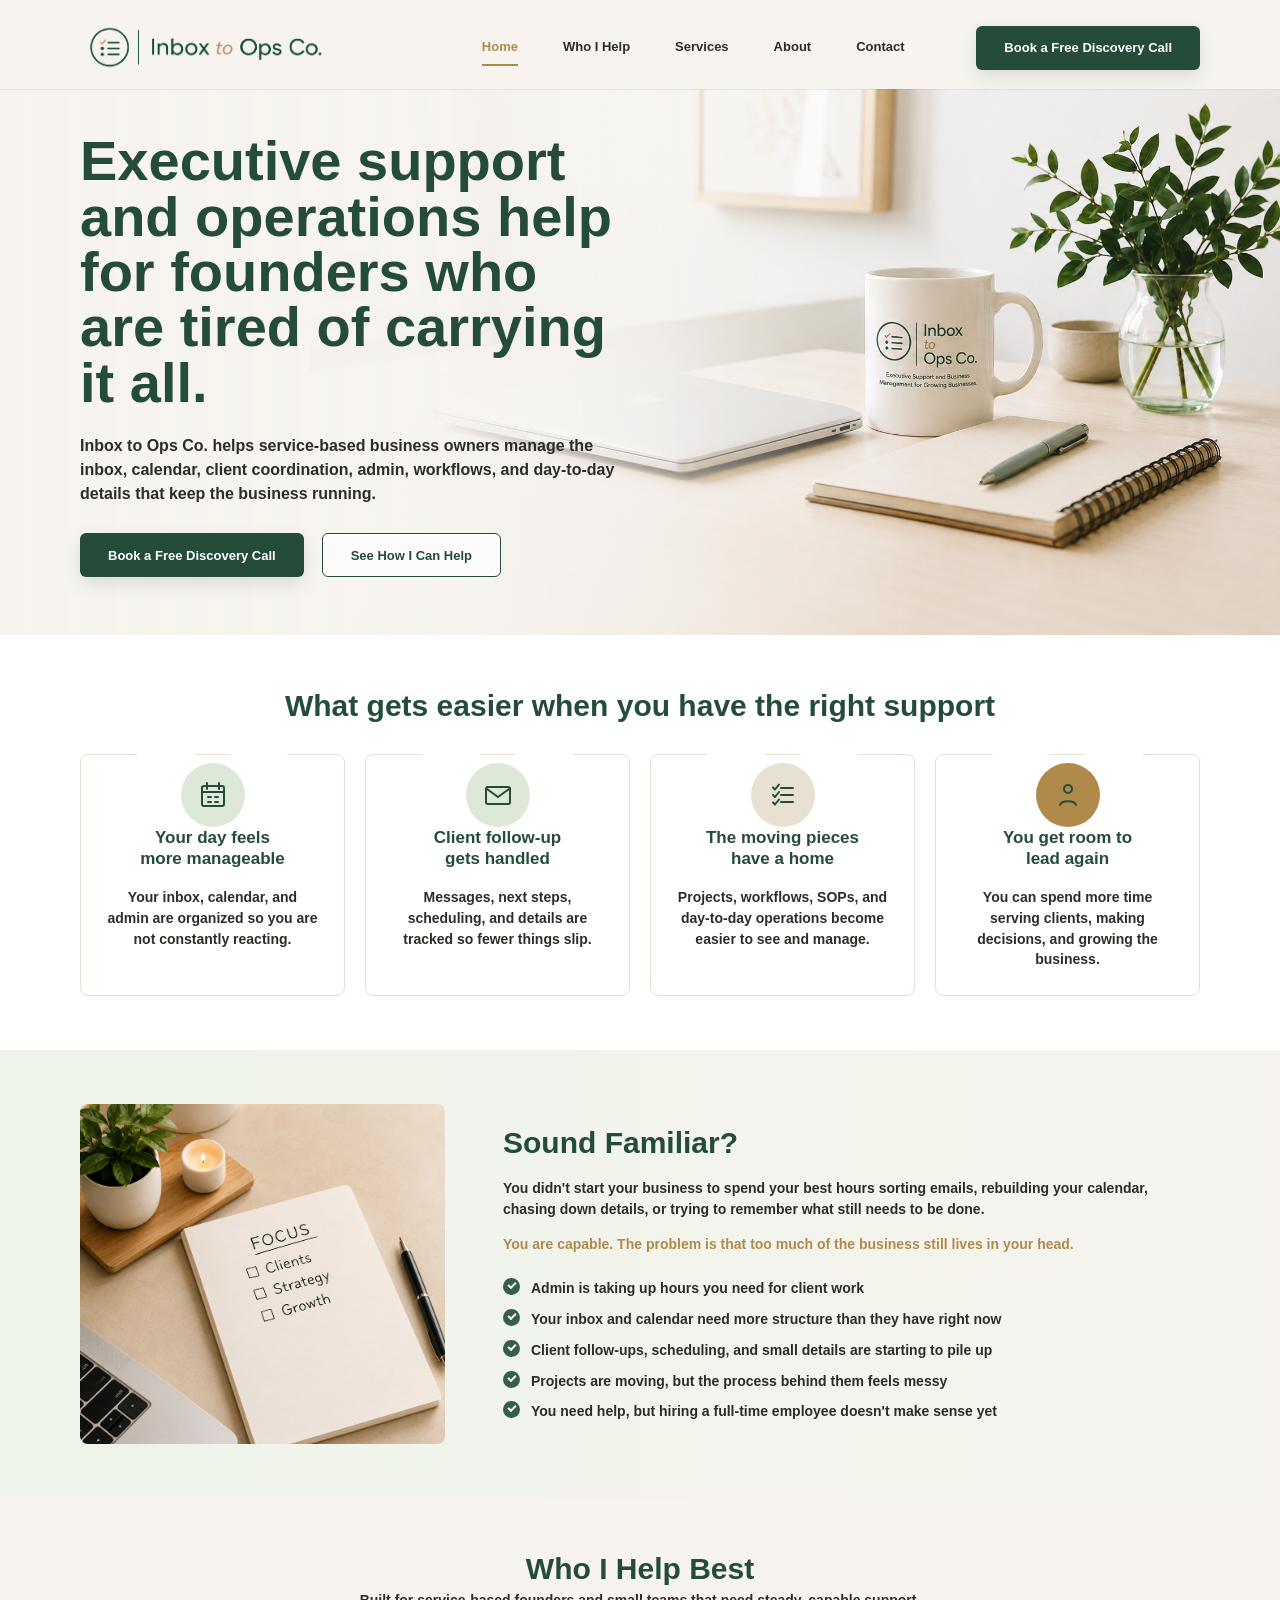
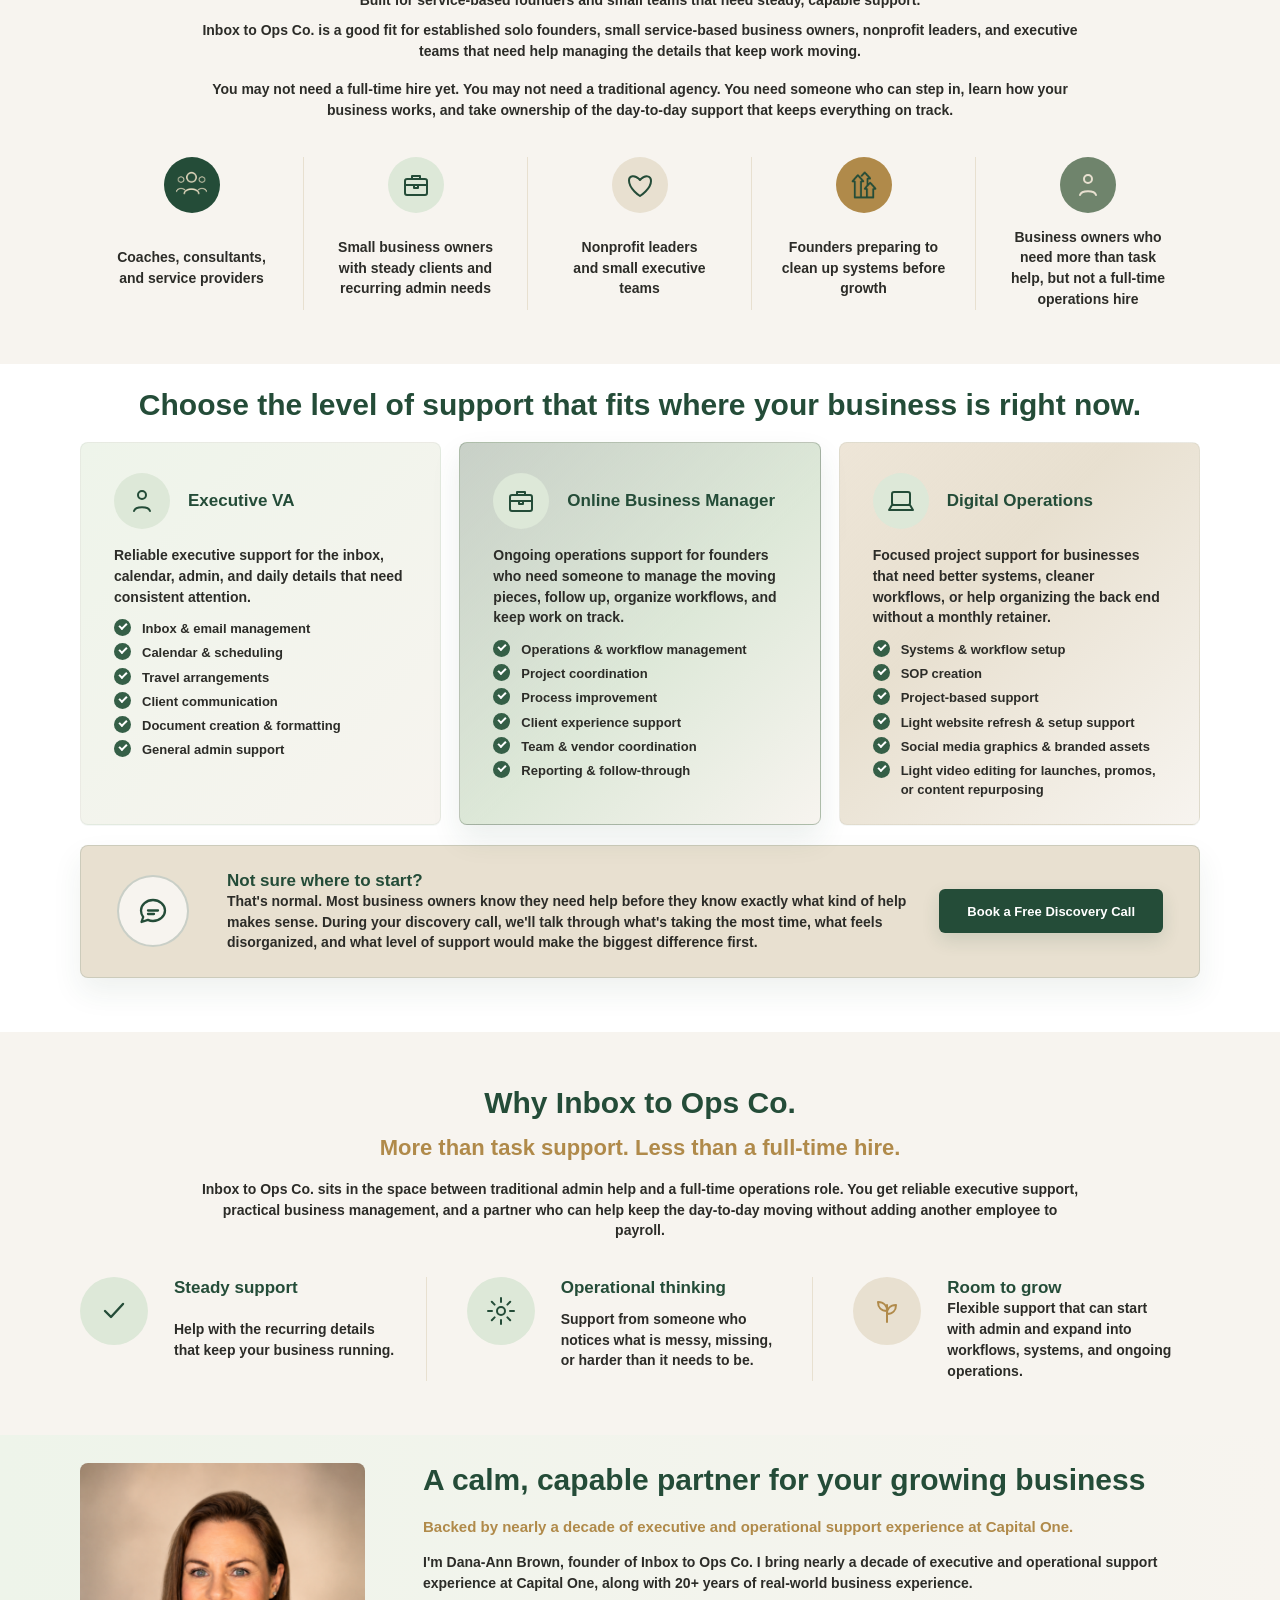
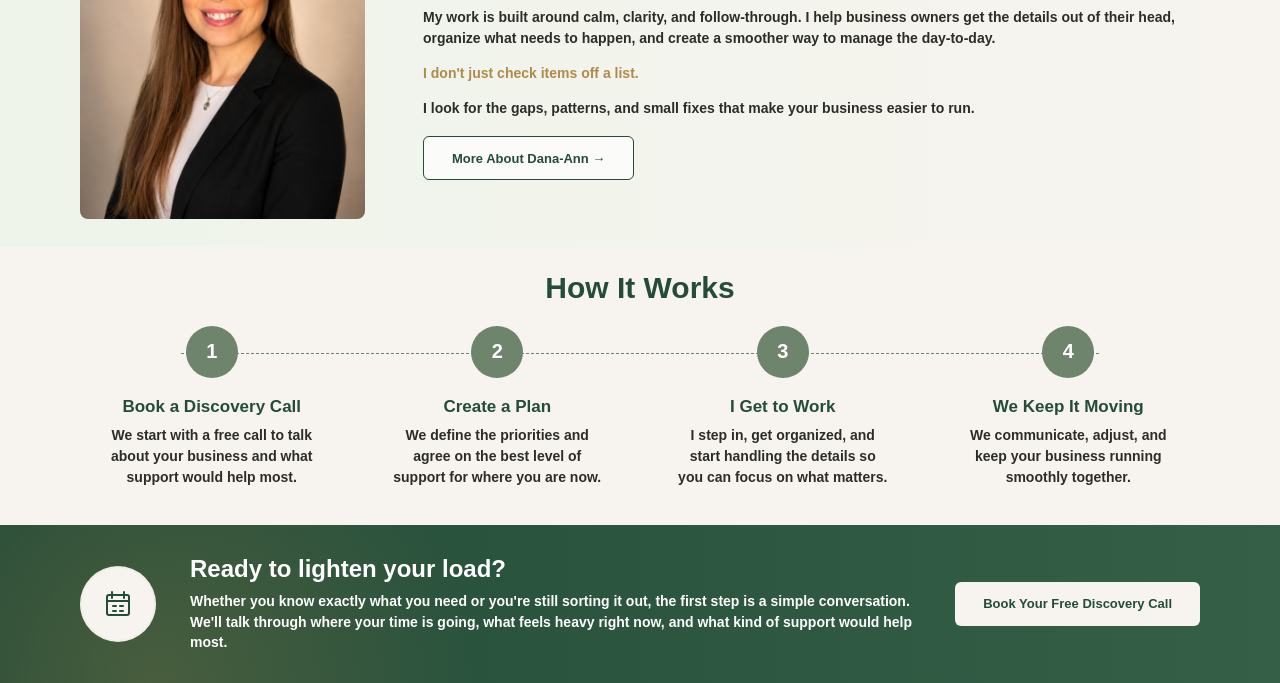
==== commit 1a869df0: "Optimize image SEO and styling" ====
--- a/index.html
+++ b/index.html
@@ -62,7 +62,7 @@
 
       <section class="section familiar">
         <div class="image-frame">
-          <img src="assets/focus-notebook.png" alt="Notebook with focus list beside a plant and candle">
+          <img src="assets/focus-notebook.png" alt="Notebook with workflow planning list for executive support and operations tasks.">
         </div>
         <div class="text-block">
           <h2>Sound Familiar?</h2>
@@ -191,7 +191,7 @@
 
       <section class="section founder" id="about">
         <div class="founder-photo">
-          <img src="assets/dana-brown.png" alt="Dana Brown portrait">
+          <img src="assets/dana-brown.png" alt="Dana-Ann Brown, founder of Inbox to Ops Co.">
         </div>
         <div class="text-block">
           <h2>A calm, capable partner for your growing business</h2>
--- a/styles.css
+++ b/styles.css
@@ -559,6 +559,10 @@
   font-weight: 800;
 }
 
+.not-sure-mobile-card {
+  display: none;
+} 
+
 .not-sure {
   display: grid;
   grid-template-columns: 84px 1fr auto;
@@ -1686,6 +1690,10 @@
     padding: 18px;
   }
 
+.site-header > .button {
+  display: none;
+}
+
   .site-header.is-scrolled {
     padding: 12px 18px;
   }
@@ -1699,21 +1707,70 @@
     padding-bottom: 4px;
   }
 
-  .site-header > .button {
-    justify-self: start;
-  }
-
   .hero {
-    background-size: auto 320px;
+    position: relative;
+    min-height: auto;
+    grid-template-columns: 1fr;
+    background: var(--cream);
+  }
+
+  .hero::before {
+    display: block;
+    width: 100%;
+    height: 340px;
+    background:
+      linear-gradient(180deg, rgba(247, 244, 239, .08) 0%, rgba(247, 244, 239, .42) 62%, rgba(247, 244, 239, 1) 100%),
+      url("assets/hero-desk-wide.png") center top / cover no-repeat;
+    content: "";
+  }
+
+  .contact-page .contact-hero::before {
+    background:
+      linear-gradient(180deg, rgba(247, 244, 239, .08) 0%, rgba(247, 244, 239, .42) 62%, rgba(247, 244, 239, 1) 100%),
+      url("assets/contact-hero-desk-lndscp.png") center top / cover no-repeat;
   }
 
   .hero-copy {
     width: calc(100vw - 36px);
-    padding-top: 350px;
+    margin: -290px auto 0;
+    padding: 0 0 44px;
+    position: relative;
+    z-index: 1;
+  }
+
+  .hero-image {
+    display: none;
   }
 
   .hero h1 {
-    font-size: 36px;
+    max-width: 78%;
+    margin: 0 0 150px;
+    color: var(--green);
+    font-size: 34px;
+    line-height: 1.04;
+    text-align: left;
+  }
+
+  .contact-page .contact-hero h1 {
+    max-width: 82%;
+    margin-bottom: 130px;
+  }
+
+  .hero p {
+    max-width: 100%;
+    margin: 0 0 28px;
+    color: var(--ink);
+    font-size: 15px;
+    line-height: 1.5;
+  }
+
+  .hero-actions {
+    display: grid;
+    gap: 14px;
+  }
+
+  .hero-actions .button {
+    width: 100%;
   }
 
   .section {
@@ -1723,15 +1780,114 @@
     padding-right: 18px;
   }
 
-  .ease-grid,
-  .service-grid,
   .why-grid,
-  .audience-grid,
   .steps {
     grid-template-columns: 1fr;
   }
 
+  /* Mobile swipe cards for Who I Help Best */
+  .audience-grid {
+    display: flex;
+    gap: 18px;
+    overflow-x: auto;
+    scroll-snap-type: x mandatory;
+    margin-top: 30px;
+    padding: 8px 18px 18px;
+    margin-left: -18px;
+    margin-right: -18px;
+    -webkit-overflow-scrolling: touch;
+    scrollbar-width: none;
+  }
+
+  .audience-grid::-webkit-scrollbar {
+    display: none;
+  }
+
+  .audience-item {
+    flex: 0 0 82%;
+    min-width: 260px;
+    min-height: 160px;
+    padding: 24px 22px;
+    border: 1px solid var(--line);
+    border-radius: 8px;
+    background: rgba(255, 255, 255, .66);
+    scroll-snap-align: center;
+  }
+
   .audience-item,
+  .audience-item:nth-child(even) {
+    border-right: 1px solid var(--line);
+  }
+
+  /* Mobile swipe cards for Choose the Level of Support */
+  .service-grid {
+    display: flex;
+    gap: 18px;
+    overflow-x: auto;
+    scroll-snap-type: x mandatory;
+    margin-top: 26px;
+    padding: 8px 18px 18px;
+    margin-left: -18px;
+    margin-right: -18px;
+    -webkit-overflow-scrolling: touch;
+    scrollbar-width: none;
+  }
+
+  .service-grid::-webkit-scrollbar {
+    display: none;
+  }
+
+  .service-card {
+    flex: 0 0 86%;
+    min-width: 280px;
+    min-height: auto;
+    scroll-snap-align: center;
+  }
+
+  .not-sure {
+    display: none;
+  }
+
+  .not-sure-mobile-card {
+    display: block;
+  }
+
+  .not-sure-mobile-card .button {
+    margin-top: 18px;
+  }
+
+  .not-sure-mobile-card .chat-icon {
+    position: static;
+    width: 56px;
+    height: 56px;
+    border: 0;
+    background: var(--sage-light);
+  }
+
+  .ease-grid {
+    display: flex;
+    gap: 18px;
+    overflow-x: auto;
+    scroll-snap-type: x mandatory;
+    margin-top: 26px;
+    padding: 8px 18px 18px;
+    margin-left: -18px;
+    margin-right: -18px;
+    -webkit-overflow-scrolling: touch;
+    scrollbar-width: none;
+  }
+
+  .ease-grid::-webkit-scrollbar {
+    display: none;
+  }
+
+  .ease-card {
+    flex: 0 0 82%;
+    min-width: 260px;
+    min-height: 230px;
+    scroll-snap-align: center;
+  }
+  
   .why-grid article {
     border-right: 0;
   }
@@ -1903,9 +2059,6 @@
 .contact-info-icon::before {
   width: 28px;
   height: 28px;
-}
-.contact-next-card {
-  padding: 30px 22px;
 }
 
 .contact-next-card {
@@ -1945,3 +2098,35 @@
   margin-bottom: 18px;
 }
 }
+
+@media (max-width: 980px) and (orientation: landscape) and (max-height: 500px) {
+  .site-header > .button {
+    display: none;
+  }
+
+  .hero {
+     min-height: auto;
+  background:
+    linear-gradient(90deg, rgba(247, 244, 239, .98) 0%, rgba(247, 244, 239, .9) 42%, rgba(247, 244, 239, .4) 66%, rgba(247, 244, 239, .06) 100%),
+    url("assets/hero-desk-wide.png") right center / cover no-repeat;
+  }
+
+  .hero-copy {
+    width: min(520px, calc(100vw - 64px));
+    margin-left: 32px;
+    padding: 52px 0 56px;
+  }
+
+  .hero h1 {
+    font-size: 38px;
+  }
+
+  .hero p {
+    font-size: 15px;
+  }
+
+  .hero-actions {
+    display: flex;
+    gap: 14px;
+  }
+}
